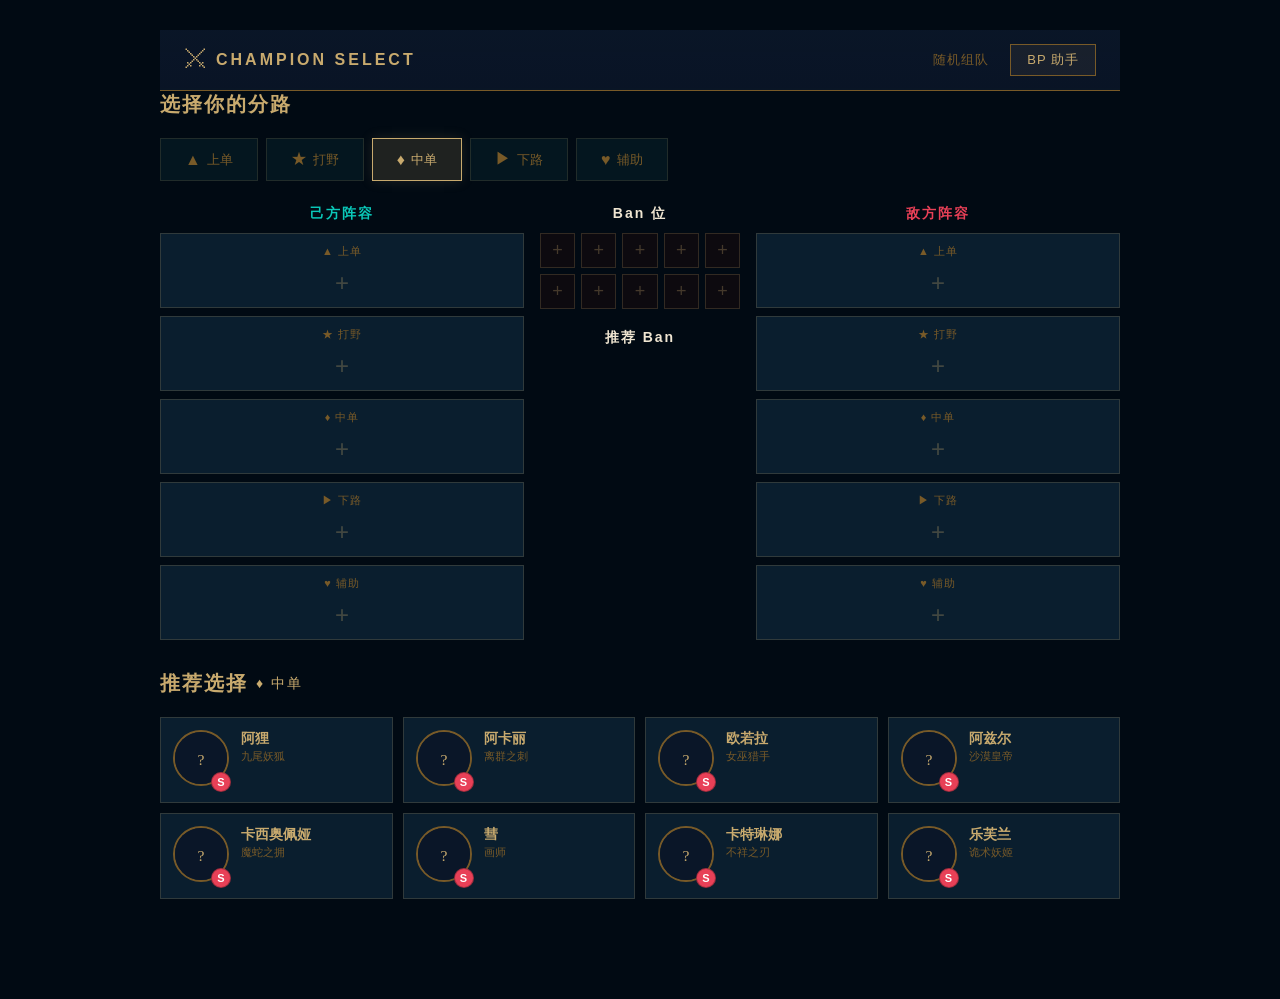
==== bp.html @ 177947e0 "Add BP assistant with OPGG-based tier/counter recommendations - bp.html: BP page with lane selection" ====
<!DOCTYPE html>
<html lang="zh-CN">
<head>
    <meta charset="UTF-8">
    <meta name="viewport" content="width=device-width, initial-scale=1.0">
    <title>LOL BP 助手 - 智能 Ban/Pick 推荐</title>
    <link rel="stylesheet" href="style.css">
    <link rel="stylesheet" href="bp.css">
</head>
<body>

<!-- 主页面 -->
<div id="app" class="app">
    <header class="top-bar">
        <div class="brand">
            <span class="brand-icon">&#9876;</span>
            <span class="brand-text">CHAMPION SELECT</span>
        </div>
        <nav class="top-nav">
            <a href="index.html" class="nav-link">随机组队</a>
            <a href="bp.html" class="nav-link active">BP 助手</a>
        </nav>
    </header>

    <!-- 分路选择 -->
    <section class="bp-lane-section">
        <h2 class="section-title">选择你的分路</h2>
        <div class="bp-lane-bar" id="bp-lane-bar"></div>
    </section>

    <!-- BP 主面板 -->
    <section class="bp-main">
        <div class="bp-columns">
            <!-- 左侧：己方 -->
            <div class="bp-side bp-ally">
                <h3 class="bp-side-title ally-title">己方阵容</h3>
                <div class="bp-picks" id="ally-picks"></div>
            </div>

            <!-- 中间：Ban 区 + 推荐 -->
            <div class="bp-center">
                <div class="bp-ban-section">
                    <h3 class="bp-side-title">Ban 位</h3>
                    <div class="bp-bans" id="bp-bans"></div>
                </div>
                <div class="bp-recommend-section">
                    <h3 class="bp-side-title">推荐 Ban</h3>
                    <div class="bp-ban-recs" id="bp-ban-recs"></div>
                </div>
            </div>

            <!-- 右侧：敌方 -->
            <div class="bp-side bp-enemy">
                <h3 class="bp-side-title enemy-title">敌方阵容</h3>
                <div class="bp-picks" id="enemy-picks"></div>
            </div>
        </div>
    </section>

    <!-- 推荐英雄 -->
    <section class="bp-recommendations" id="bp-recommendations" style="display:none">
        <h2 class="section-title">推荐选择 <span class="rec-lane-label" id="rec-lane-label"></span></h2>
        <div class="bp-rec-cards" id="bp-rec-cards"></div>
    </section>

    <!-- 英雄选择器弹窗 -->
    <div class="champ-picker-overlay" id="champ-picker" style="display:none">
        <div class="champ-picker-panel">
            <div class="picker-header">
                <h3 class="picker-title" id="picker-title">选择英雄</h3>
                <input type="text" class="picker-search" id="picker-search" placeholder="搜索英雄..." oninput="filterPicker()">
                <button class="picker-close" onclick="closePicker()">&times;</button>
            </div>
            <div class="picker-lane-filter" id="picker-lane-filter"></div>
            <div class="picker-grid" id="picker-grid"></div>
        </div>
    </div>
</div>

<script src="champions.js"></script>
<script src="meta.js"></script>
<script src="bp.js"></script>
</body>
</html>
---- style.css ----
* { margin: 0; padding: 0; box-sizing: border-box; }

:root {
    --gold: #c8aa6e;
    --gold-dark: #785a28;
    --gold-light: #f0e6d2;
    --blue-dark: #010a13;
    --blue-mid: #0a1628;
    --blue-surface: #0a1e2e;
    --teal: #0ac8b9;
    --red: #e84057;
    --border: rgba(200,170,110,0.2);
}

body {
    font-family: 'Segoe UI', 'Microsoft YaHei', sans-serif;
    background: var(--blue-dark);
    color: var(--gold-light);
    min-height: 100vh;
}

/* ===================== 开场动画 ===================== */
.intro {
    position: fixed;
    inset: 0;
    z-index: 9999;
    background: var(--blue-dark);
    display: flex;
    align-items: center;
    justify-content: center;
    transition: opacity 0.8s ease;
}
.intro.fade-out { opacity: 0; pointer-events: none; }

.intro-inner { text-align: center; animation: introIn 1s ease; }

@keyframes introIn {
    from { opacity: 0; transform: translateY(20px) scale(0.9); }
    to { opacity: 1; transform: translateY(0) scale(1); }
}

.intro-sword { animation: swordGlow 2s ease infinite alternate; }
@keyframes swordGlow {
    from { filter: drop-shadow(0 0 10px rgba(200,170,110,0.3)); }
    to { filter: drop-shadow(0 0 25px rgba(200,170,110,0.7)); }
}

.intro-title {
    font-size: 36px;
    color: var(--gold);
    letter-spacing: 10px;
    font-weight: bold;
    margin-top: 20px;
    text-shadow: 0 0 30px rgba(200,170,110,0.3);
}
.intro-sub {
    font-size: 16px;
    color: var(--gold-dark);
    letter-spacing: 6px;
    margin-top: 8px;
}

/* ===================== 顶栏 ===================== */
.top-bar {
    display: flex;
    justify-content: space-between;
    align-items: center;
    padding: 14px 24px;
    background: linear-gradient(180deg, rgba(10,22,40,0.98), rgba(10,22,40,0.9));
    border-bottom: 1px solid var(--gold-dark);
    position: sticky;
    top: 0;
    z-index: 100;
}
.brand { display: flex; align-items: center; gap: 8px; }
.brand-icon { font-size: 24px; color: var(--gold); }
.brand-text { font-size: 16px; color: var(--gold); letter-spacing: 3px; font-weight: bold; }
.top-hint { font-size: 12px; color: var(--gold-dark); letter-spacing: 1px; }
.top-nav { display: flex; gap: 4px; }
.nav-link {
    padding: 6px 16px;
    color: var(--gold-dark);
    text-decoration: none;
    font-size: 13px;
    letter-spacing: 1px;
    border: 1px solid transparent;
    transition: all 0.2s;
}
.nav-link:hover { color: var(--gold); border-color: rgba(200,170,110,0.3); }
.nav-link.active {
    color: var(--gold);
    border-color: var(--gold-dark);
    background: rgba(200,170,110,0.08);
}

/* ===================== 通用 ===================== */
.section-title {
    color: var(--gold);
    font-size: 20px;
    letter-spacing: 2px;
    margin-bottom: 20px;
    display: flex;
    align-items: center;
    gap: 8px;
}
.count-badge {
    font-size: 13px;
    color: var(--gold-dark);
    font-weight: normal;
}

.app { max-width: 1000px; margin: 0 auto; padding: 30px 20px 60px; }

/* ===================== 队伍编辑 ===================== */
.team-setup { margin-bottom: 30px; }

.team-slots {
    display: flex;
    flex-direction: column;
    gap: 12px;
}

.player-slot {
    background: var(--blue-surface);
    border: 1px solid var(--border);
    padding: 14px 18px;
    animation: fadeSlideIn 0.3s ease both;
    transition: border-color 0.3s;
}
.player-slot:hover { border-color: rgba(200,170,110,0.4); }

@keyframes fadeSlideIn {
    from { opacity: 0; transform: translateX(-20px); }
    to { opacity: 1; transform: translateX(0); }
}

.slot-header {
    display: flex;
    align-items: center;
    gap: 12px;
    margin-bottom: 10px;
}
.slot-num {
    width: 28px;
    height: 28px;
    display: flex;
    align-items: center;
    justify-content: center;
    background: rgba(200,170,110,0.1);
    border: 1px solid var(--gold-dark);
    color: var(--gold);
    font-size: 14px;
    font-weight: bold;
    flex-shrink: 0;
}

.player-name-input {
    flex: 1;
    background: rgba(10,50,60,0.4);
    border: 1px solid rgba(200,170,110,0.2);
    color: var(--gold-light);
    padding: 8px 12px;
    font-size: 14px;
    outline: none;
    transition: border-color 0.3s;
}
.player-name-input::placeholder { color: rgba(200,170,110,0.3); }
.player-name-input:focus { border-color: var(--gold); }

.remove-btn {
    background: none;
    border: 1px solid rgba(232,64,87,0.3);
    color: var(--red);
    width: 28px;
    height: 28px;
    font-size: 18px;
    cursor: pointer;
    display: flex;
    align-items: center;
    justify-content: center;
    transition: all 0.2s;
    flex-shrink: 0;
}
.remove-btn:hover { background: rgba(232,64,87,0.1); border-color: var(--red); }

.lane-select {
    display: flex;
    gap: 6px;
    flex-wrap: wrap;
}

.lane-btn {
    display: flex;
    align-items: center;
    gap: 4px;
    padding: 6px 14px;
    background: rgba(10,50,60,0.3);
    border: 1px solid rgba(200,170,110,0.15);
    color: var(--gold-dark);
    font-size: 13px;
    cursor: pointer;
    transition: all 0.2s;
}
.lane-btn:hover:not(.taken):not(.selected) {
    border-color: var(--gold);
    color: var(--gold);
}
.lane-btn.selected {
    background: rgba(200,170,110,0.15);
    border-color: var(--gold);
    color: var(--gold);
    box-shadow: 0 0 10px rgba(200,170,110,0.15);
}
.lane-btn.taken {
    opacity: 0.3;
    cursor: not-allowed;
}
.lane-icon { font-size: 14px; }
.lane-name { font-size: 12px; }

.team-actions { margin-top: 12px; }

.add-player-btn {
    width: 100%;
    padding: 12px;
    background: rgba(10,50,60,0.3);
    border: 1px dashed rgba(200,170,110,0.3);
    color: var(--gold-dark);
    font-size: 14px;
    cursor: pointer;
    display: flex;
    align-items: center;
    justify-content: center;
    gap: 6px;
    transition: all 0.3s;
}
.add-player-btn:hover {
    border-color: var(--gold);
    color: var(--gold);
    background: rgba(200,170,110,0.05);
}
.add-player-btn span { font-size: 20px; }

/* ===================== 抽选按钮 ===================== */
.roll-section { text-align: center; margin: 30px 0; }

.roll-btn {
    padding: 16px 60px;
    background: linear-gradient(180deg, var(--gold) 0%, #a0844e 100%);
    border: none;
    color: var(--blue-dark);
    font-size: 18px;
    font-weight: bold;
    letter-spacing: 3px;
    cursor: pointer;
    transition: all 0.3s;
    clip-path: polygon(4% 0, 96% 0, 100% 50%, 96% 100%, 4% 100%, 0 50%);
    display: inline-flex;
    align-items: center;
    gap: 10px;
}
.roll-btn:hover { transform: scale(1.05); box-shadow: 0 0 30px rgba(200,170,110,0.3); }
.roll-icon { font-size: 22px; }

/* ===================== 结果展示 ===================== */
.result-section { margin-bottom: 50px; }

.result-cards {
    display: flex;
    gap: 12px;
    flex-wrap: wrap;
    justify-content: center;
}

.result-card {
    width: 180px;
    opacity: 0;
    transform: rotateY(90deg) scale(0.8);
    transition: all 0.6s cubic-bezier(0.175, 0.885, 0.32, 1.275);
}
.result-card.revealed {
    opacity: 1;
    transform: rotateY(0) scale(1);
}

.rcard-inner {
    background: linear-gradient(180deg, var(--blue-surface), #05101a);
    border: 1px solid var(--gold-dark);
    overflow: hidden;
    position: relative;
}

.rcard-lane {
    display: flex;
    align-items: center;
    justify-content: center;
    gap: 5px;
    padding: 8px;
    background: rgba(200,170,110,0.08);
    border-bottom: 1px solid var(--border);
    font-size: 13px;
    color: var(--gold);
    letter-spacing: 2px;
}
.rcard-lane-icon { font-size: 14px; }

.rcard-splash {
    width: 100%;
    height: 140px;
    display: flex;
    align-items: center;
    justify-content: center;
    background: radial-gradient(circle, rgba(200,170,110,0.05) 0%, transparent 70%);
    overflow: hidden;
}
.rcard-splash img {
    width: 120px;
    height: 120px;
    object-fit: cover;
    border-radius: 50%;
    border: 2px solid var(--gold-dark);
    box-shadow: 0 0 20px rgba(200,170,110,0.2);
}

.rcard-info {
    padding: 12px;
    text-align: center;
}
.rcard-champion {
    font-size: 18px;
    color: var(--gold);
    font-weight: bold;
    letter-spacing: 1px;
}
.rcard-subtitle {
    font-size: 12px;
    color: var(--gold-dark);
    margin-top: 2px;
}
.rcard-roles {
    display: flex;
    gap: 4px;
    justify-content: center;
    margin-top: 8px;
    flex-wrap: wrap;
}

.role-tag {
    font-size: 10px;
    padding: 2px 8px;
    color: #fff;
    border-radius: 2px;
    letter-spacing: 1px;
}

.rcard-player {
    padding: 10px;
    border-top: 1px solid var(--border);
    text-align: center;
    background: rgba(10,200,185,0.03);
}
.rcard-player-label {
    font-size: 10px;
    color: var(--gold-dark);
    letter-spacing: 2px;
    display: block;
    margin-bottom: 2px;
}
.rcard-player-name {
    font-size: 15px;
    color: var(--teal);
    font-weight: bold;
    letter-spacing: 1px;
}

.result-actions { text-align: center; margin-top: 20px; }

.reroll-btn {
    padding: 10px 35px;
    background: transparent;
    border: 1px solid var(--gold);
    color: var(--gold);
    font-size: 14px;
    cursor: pointer;
    letter-spacing: 2px;
    transition: all 0.3s;
}
.reroll-btn:hover { background: rgba(200,170,110,0.1); }

/* ===================== 英雄图鉴 ===================== */
.roster-section { margin-top: 50px; }

.roster-header { margin-bottom: 15px; }

.roster-controls {
    display: flex;
    flex-wrap: wrap;
    gap: 10px;
    align-items: center;
    margin-top: 12px;
}

.filter-group {
    display: flex;
    gap: 4px;
    flex-wrap: wrap;
}

.filter-btn {
    padding: 5px 12px;
    background: rgba(10,50,60,0.3);
    border: 1px solid rgba(200,170,110,0.15);
    color: var(--gold-dark);
    font-size: 12px;
    cursor: pointer;
    transition: all 0.2s;
}
.filter-btn:hover { border-color: var(--gold); color: var(--gold); }
.filter-btn.active {
    background: rgba(200,170,110,0.15);
    border-color: var(--gold);
    color: var(--gold);
}

.search-input {
    padding: 6px 12px;
    background: rgba(10,50,60,0.4);
    border: 1px solid rgba(200,170,110,0.2);
    color: var(--gold-light);
    font-size: 13px;
    outline: none;
    width: 180px;
    transition: border-color 0.3s;
}
.search-input::placeholder { color: rgba(200,170,110,0.3); }
.search-input:focus { border-color: var(--gold); }

.roster-grid {
    display: grid;
    grid-template-columns: repeat(auto-fill, minmax(130px, 1fr));
    gap: 8px;
}

.champ-card {
    background: var(--blue-surface);
    border: 1px solid var(--border);
    overflow: hidden;
    cursor: default;
    transition: all 0.2s;
}
.champ-card:hover {
    border-color: rgba(200,170,110,0.5);
    transform: translateY(-2px);
    box-shadow: 0 4px 15px rgba(0,0,0,0.3);
}

.champ-img-wrap {
    width: 100%;
    aspect-ratio: 1;
    display: flex;
    align-items: center;
    justify-content: center;
    background: radial-gradient(circle, rgba(200,170,110,0.03) 0%, transparent 70%);
    overflow: hidden;
}
.champ-img-wrap img {
    width: 100%;
    height: 100%;
    object-fit: cover;
    transition: transform 0.3s;
}
.champ-card:hover .champ-img-wrap img { transform: scale(1.08); }

.champ-placeholder {
    width: 100%;
    height: 100%;
    display: flex;
    align-items: center;
    justify-content: center;
    font-size: 36px;
    color: var(--gold-dark);
    background: var(--blue-mid);
}

.champ-meta {
    padding: 8px;
}
.champ-name {
    font-size: 13px;
    color: var(--gold);
    font-weight: bold;
    white-space: nowrap;
    overflow: hidden;
    text-overflow: ellipsis;
}
.champ-sub {
    font-size: 11px;
    color: var(--gold-dark);
    margin-top: 1px;
    white-space: nowrap;
    overflow: hidden;
    text-overflow: ellipsis;
}
.champ-roles {
    display: flex;
    gap: 3px;
    margin-top: 5px;
    flex-wrap: wrap;
}
.mini-role {
    font-size: 9px;
    padding: 1px 5px;
    color: #fff;
    border-radius: 2px;
}

/* ===================== 响应式 ===================== */
@media (max-width: 700px) {
    .result-cards { flex-direction: column; align-items: center; }
    .result-card { width: 100%; max-width: 300px; }
    .rcard-splash { height: 120px; }
    .roster-grid { grid-template-columns: repeat(auto-fill, minmax(100px, 1fr)); }
    .top-bar { flex-direction: column; gap: 6px; }
    .roll-btn { padding: 14px 40px; font-size: 16px; }
    .lane-btn { padding: 5px 10px; }
    .intro-title { font-size: 24px; letter-spacing: 6px; }
}

@media (max-width: 400px) {
    .roster-grid { grid-template-columns: repeat(3, 1fr); }
}
---- bp.css ----
/* ===================== BP 助手样式 ===================== */

/* 导航 */
.top-nav { display: flex; gap: 4px; }
.nav-link {
    padding: 6px 16px;
    color: var(--gold-dark);
    text-decoration: none;
    font-size: 13px;
    letter-spacing: 1px;
    border: 1px solid transparent;
    transition: all 0.2s;
}
.nav-link:hover { color: var(--gold); border-color: rgba(200,170,110,0.3); }
.nav-link.active {
    color: var(--gold);
    border-color: var(--gold-dark);
    background: rgba(200,170,110,0.08);
}

/* 分路选择 */
.bp-lane-section { margin-bottom: 24px; }
.bp-lane-bar { display: flex; gap: 8px; flex-wrap: wrap; }
.bp-lane-btn {
    display: flex; align-items: center; gap: 6px;
    padding: 10px 24px;
    background: rgba(10,50,60,0.3);
    border: 1px solid rgba(200,170,110,0.15);
    color: var(--gold-dark);
    font-size: 14px;
    cursor: pointer;
    transition: all 0.2s;
}
.bp-lane-btn:hover { border-color: var(--gold); color: var(--gold); }
.bp-lane-btn.active {
    background: rgba(200,170,110,0.15);
    border-color: var(--gold);
    color: var(--gold);
    box-shadow: 0 0 12px rgba(200,170,110,0.15);
}
.bp-lane-icon { font-size: 16px; }
.bp-lane-name { font-size: 13px; }

/* BP 主面板 */
.bp-main { margin-bottom: 30px; }
.bp-columns {
    display: grid;
    grid-template-columns: 1fr auto 1fr;
    gap: 16px;
    align-items: start;
}
.bp-side-title {
    font-size: 14px;
    letter-spacing: 2px;
    margin-bottom: 10px;
    text-align: center;
}
.ally-title { color: var(--teal); }
.enemy-title { color: var(--red); }

/* Pick 区 */
.bp-picks { display: flex; flex-direction: column; gap: 8px; }

.bp-pick-slot {
    display: flex;
    align-items: center;
    gap: 10px;
    padding: 10px 14px;
    background: var(--blue-surface);
    border: 1px solid var(--border);
    cursor: pointer;
    transition: all 0.2s;
    min-height: 60px;
}
.bp-pick-slot:hover { border-color: rgba(200,170,110,0.4); }
.bp-pick-slot.empty { justify-content: center; flex-direction: column; }

.bp-pick-slot img {
    width: 44px; height: 44px;
    border-radius: 50%;
    border: 2px solid var(--gold-dark);
    object-fit: cover;
}
.ally-filled { border-left: 3px solid var(--teal); }
.enemy-filled { border-left: 3px solid var(--red); }

.pick-lane-tag {
    font-size: 11px;
    color: var(--gold-dark);
    letter-spacing: 1px;
    white-space: nowrap;
}
.pick-champ-name {
    font-size: 14px;
    color: var(--gold);
    font-weight: bold;
    flex: 1;
}
.pick-tier { font-size: 13px; font-weight: bold; }
.pick-plus {
    font-size: 24px;
    color: rgba(200,170,110,0.3);
}

/* Ban 区 */
.bp-center { min-width: 200px; }
.bp-ban-section { margin-bottom: 20px; }
.bp-bans {
    display: grid;
    grid-template-columns: repeat(5, 1fr);
    gap: 6px;
}
.bp-ban-slot {
    position: relative;
    aspect-ratio: 1;
    display: flex;
    align-items: center;
    justify-content: center;
    border: 1px solid var(--border);
    background: rgba(30,10,10,0.4);
    cursor: pointer;
    overflow: hidden;
    transition: all 0.2s;
}
.bp-ban-slot:hover { border-color: var(--red); }
.bp-ban-slot img {
    width: 100%; height: 100%;
    object-fit: cover;
    filter: grayscale(0.6) brightness(0.6);
}
.ban-x {
    position: absolute;
    font-size: 20px;
    color: var(--red);
    font-weight: bold;
    text-shadow: 0 0 6px rgba(232,64,87,0.5);
}
.ban-name {
    position: absolute;
    bottom: 1px;
    font-size: 8px;
    color: #aaa;
    text-align: center;
    width: 100%;
    background: rgba(0,0,0,0.6);
    padding: 1px 0;
}
.ban-plus { font-size: 18px; color: rgba(200,170,110,0.3); }

/* Ban 推荐 */
.bp-ban-recs { display: flex; flex-wrap: wrap; gap: 6px; }
.bp-ban-rec {
    display: flex; align-items: center; gap: 6px;
    padding: 4px 10px;
    background: rgba(30,10,10,0.3);
    border: 1px solid rgba(232,64,87,0.2);
    cursor: pointer;
    transition: all 0.2s;
    font-size: 12px;
}
.bp-ban-rec:hover { border-color: var(--red); background: rgba(232,64,87,0.08); }
.bp-ban-rec img { width: 24px; height: 24px; border-radius: 50%; object-fit: cover; }
.ban-rec-name { color: var(--gold-light); }
.ban-rec-tier { font-weight: bold; font-size: 11px; }

/* 推荐英雄 */
.bp-recommendations { margin-bottom: 40px; }
.rec-lane-label { font-size: 14px; font-weight: normal; }
.bp-rec-cards {
    display: grid;
    grid-template-columns: repeat(auto-fill, minmax(200px, 1fr));
    gap: 10px;
}
.bp-rec-card {
    display: flex;
    gap: 12px;
    padding: 12px;
    background: var(--blue-surface);
    border: 1px solid var(--border);
    cursor: pointer;
    transition: all 0.2s;
}
.bp-rec-card:hover {
    border-color: var(--gold);
    transform: translateY(-2px);
    box-shadow: 0 4px 15px rgba(0,0,0,0.3);
}

.rec-img-wrap {
    position: relative;
    flex-shrink: 0;
}
.rec-img-wrap img {
    width: 56px; height: 56px;
    border-radius: 50%;
    border: 2px solid var(--gold-dark);
    object-fit: cover;
}
.rec-tier-badge {
    position: absolute;
    bottom: -2px; right: -2px;
    width: 20px; height: 20px;
    display: flex; align-items: center; justify-content: center;
    font-size: 11px; font-weight: bold;
    color: #fff;
    border-radius: 50%;
    border: 1px solid rgba(0,0,0,0.3);
}

.rec-info { flex: 1; min-width: 0; }
.rec-champ-name { font-size: 14px; color: var(--gold); font-weight: bold; }
.rec-champ-sub { font-size: 11px; color: var(--gold-dark); margin-top: 1px; }
.rec-score { font-size: 11px; color: var(--teal); margin-top: 4px; }

.rec-counters { display: flex; flex-wrap: wrap; gap: 3px; margin-top: 4px; }
.counter-tag {
    font-size: 9px;
    padding: 1px 6px;
    border-radius: 2px;
    color: #fff;
}
.counter-tag.strong { background: #2e7d32; }
.counter-tag.weak { background: #c62828; }

/* 英雄选择器弹窗 */
.champ-picker-overlay {
    position: fixed;
    inset: 0;
    z-index: 1000;
    background: rgba(0,0,0,0.8);
    display: flex;
    align-items: center;
    justify-content: center;
}
.champ-picker-panel {
    background: var(--blue-mid);
    border: 1px solid var(--gold-dark);
    width: 90%;
    max-width: 700px;
    max-height: 80vh;
    display: flex;
    flex-direction: column;
}
.picker-header {
    display: flex;
    align-items: center;
    gap: 12px;
    padding: 14px 16px;
    border-bottom: 1px solid var(--border);
}
.picker-title { color: var(--gold); font-size: 16px; flex-shrink: 0; }
.picker-search {
    flex: 1;
    padding: 6px 12px;
    background: rgba(10,50,60,0.4);
    border: 1px solid rgba(200,170,110,0.2);
    color: var(--gold-light);
    font-size: 13px;
    outline: none;
}
.picker-search::placeholder { color: rgba(200,170,110,0.3); }
.picker-search:focus { border-color: var(--gold); }
.picker-close {
    background: none;
    border: 1px solid rgba(232,64,87,0.3);
    color: var(--red);
    width: 32px; height: 32px;
    font-size: 20px;
    cursor: pointer;
    display: flex; align-items: center; justify-content: center;
    transition: all 0.2s;
}
.picker-close:hover { background: rgba(232,64,87,0.1); border-color: var(--red); }

.picker-lane-filter {
    display: flex; gap: 4px; padding: 10px 16px;
    border-bottom: 1px solid var(--border);
    flex-wrap: wrap;
}
.picker-filter-btn {
    padding: 4px 12px;
    background: rgba(10,50,60,0.3);
    border: 1px solid rgba(200,170,110,0.15);
    color: var(--gold-dark);
    font-size: 12px;
    cursor: pointer;
    transition: all 0.2s;
}
.picker-filter-btn:hover { border-color: var(--gold); color: var(--gold); }
.picker-filter-btn.active {
    background: rgba(200,170,110,0.15);
    border-color: var(--gold);
    color: var(--gold);
}

.picker-grid {
    display: grid;
    grid-template-columns: repeat(auto-fill, minmax(80px, 1fr));
    gap: 6px;
    padding: 12px 16px;
    overflow-y: auto;
    flex: 1;
}
.picker-champ {
    display: flex;
    flex-direction: column;
    align-items: center;
    padding: 8px 4px;
    background: var(--blue-surface);
    border: 1px solid var(--border);
    cursor: pointer;
    transition: all 0.2s;
}
.picker-champ:hover:not(.used) { border-color: var(--gold); transform: translateY(-2px); }
.picker-champ.used { opacity: 0.25; cursor: not-allowed; }
.picker-champ img {
    width: 48px; height: 48px;
    border-radius: 50%;
    object-fit: cover;
    border: 1px solid var(--gold-dark);
}
.picker-champ-name {
    font-size: 10px;
    color: var(--gold-light);
    text-align: center;
    margin-top: 4px;
    white-space: nowrap;
    overflow: hidden;
    text-overflow: ellipsis;
    width: 100%;
}
.picker-champ-tier { font-size: 10px; font-weight: bold; margin-top: 2px; }

/* ===================== 响应式 ===================== */
@media (max-width: 700px) {
    .bp-columns {
        grid-template-columns: 1fr;
    }
    .bp-center { order: -1; }
    .bp-bans { grid-template-columns: repeat(5, 1fr); }
    .bp-rec-cards { grid-template-columns: 1fr; }
    .bp-lane-btn { padding: 8px 16px; }
}
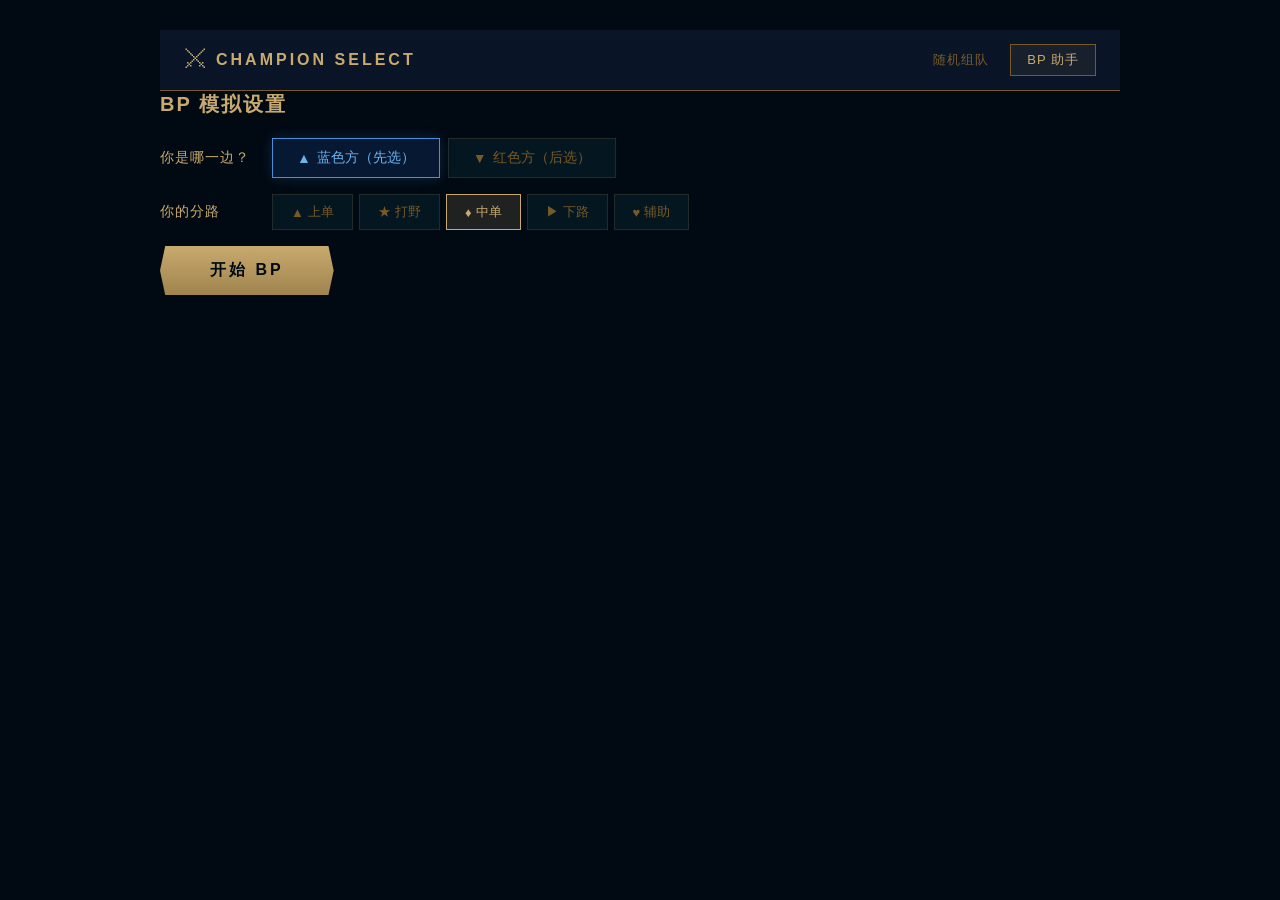
==== commit e1e10dfb: "Redesign BP assistant as step-by-step simulation with recommendation reasons - Simulates real LOL BP" ====
--- a/bp.html
+++ b/bp.html
@@ -3,13 +3,12 @@
 <head>
     <meta charset="UTF-8">
     <meta name="viewport" content="width=device-width, initial-scale=1.0">
-    <title>LOL BP 助手 - 智能 Ban/Pick 推荐</title>
+    <title>LOL BP 助手 - 模拟 Ban/Pick</title>
     <link rel="stylesheet" href="style.css">
     <link rel="stylesheet" href="bp.css">
 </head>
 <body>
 
-<!-- 主页面 -->
 <div id="app" class="app">
     <header class="top-bar">
         <div class="brand">
@@ -22,45 +21,69 @@
         </nav>
     </header>
 
-    <!-- 分路选择 -->
-    <section class="bp-lane-section">
-        <h2 class="section-title">选择你的分路</h2>
-        <div class="bp-lane-bar" id="bp-lane-bar"></div>
-    </section>
-
-    <!-- BP 主面板 -->
-    <section class="bp-main">
-        <div class="bp-columns">
-            <!-- 左侧：己方 -->
-            <div class="bp-side bp-ally">
-                <h3 class="bp-side-title ally-title">己方阵容</h3>
-                <div class="bp-picks" id="ally-picks"></div>
+    <!-- 设置面板（选边 + 分路） -->
+    <section class="bp-setup" id="bp-setup">
+        <h2 class="section-title">BP 模拟设置</h2>
+        <div class="setup-row">
+            <span class="setup-label">你是哪一边？</span>
+            <div class="side-btns">
+                <button class="side-btn blue-side active" onclick="setSide('blue')">
+                    <span class="side-icon">&#9650;</span> 蓝色方（先选）
+                </button>
+                <button class="side-btn red-side" onclick="setSide('red')">
+                    <span class="side-icon">&#9660;</span> 红色方（后选）
+                </button>
             </div>
-
-            <!-- 中间：Ban 区 + 推荐 -->
-            <div class="bp-center">
-                <div class="bp-ban-section">
-                    <h3 class="bp-side-title">Ban 位</h3>
-                    <div class="bp-bans" id="bp-bans"></div>
-                </div>
-                <div class="bp-recommend-section">
-                    <h3 class="bp-side-title">推荐 Ban</h3>
-                    <div class="bp-ban-recs" id="bp-ban-recs"></div>
-                </div>
-            </div>
-
-            <!-- 右侧：敌方 -->
-            <div class="bp-side bp-enemy">
-                <h3 class="bp-side-title enemy-title">敌方阵容</h3>
-                <div class="bp-picks" id="enemy-picks"></div>
-            </div>
+        </div>
+        <div class="setup-row">
+            <span class="setup-label">你的分路</span>
+            <div class="setup-lanes" id="setup-lanes"></div>
+        </div>
+        <div class="setup-row">
+            <button class="start-bp-btn" onclick="startBP()">开始 BP</button>
         </div>
     </section>
 
-    <!-- 推荐英雄 -->
-    <section class="bp-recommendations" id="bp-recommendations" style="display:none">
-        <h2 class="section-title">推荐选择 <span class="rec-lane-label" id="rec-lane-label"></span></h2>
-        <div class="bp-rec-cards" id="bp-rec-cards"></div>
+    <!-- BP 流程面板 -->
+    <section class="bp-flow" id="bp-flow" style="display:none">
+        <!-- 顶部 Ban 区 -->
+        <div class="bp-ban-bar">
+            <div class="ban-group blue-bans" id="blue-bans"></div>
+            <div class="ban-divider">BAN</div>
+            <div class="ban-group red-bans" id="red-bans"></div>
+        </div>
+
+        <!-- 中间选人区 -->
+        <div class="bp-pick-area">
+            <div class="pick-column blue-column">
+                <h3 class="col-title blue-title">蓝色方</h3>
+                <div class="pick-list" id="blue-picks"></div>
+            </div>
+            <div class="pick-center">
+                <div class="phase-info" id="phase-info">Ban 阶段</div>
+                <div class="step-info" id="step-info"></div>
+                <div class="step-actions" id="step-actions"></div>
+                <!-- 推荐区 -->
+                <div class="rec-section" id="rec-section" style="display:none">
+                    <h4 class="rec-title">推荐选择</h4>
+                    <div class="rec-list" id="rec-list"></div>
+                </div>
+                <div class="rec-section" id="ban-rec-section" style="display:none">
+                    <h4 class="rec-title">推荐 Ban</h4>
+                    <div class="rec-list" id="ban-rec-list"></div>
+                </div>
+            </div>
+            <div class="pick-column red-column">
+                <h3 class="col-title red-title">红色方</h3>
+                <div class="pick-list" id="red-picks"></div>
+            </div>
+        </div>
+
+        <!-- 底部操作 -->
+        <div class="bp-bottom-bar">
+            <button class="bp-ctrl-btn" onclick="undoStep()">&#8592; 撤销</button>
+            <button class="bp-ctrl-btn" onclick="resetBP()">重置 BP</button>
+        </div>
     </section>
 
     <!-- 英雄选择器弹窗 -->
--- a/bp.css
+++ b/bp.css
@@ -18,11 +18,23 @@
     background: rgba(200,170,110,0.08);
 }
 
-/* 分路选择 */
-.bp-lane-section { margin-bottom: 24px; }
-.bp-lane-bar { display: flex; gap: 8px; flex-wrap: wrap; }
-.bp-lane-btn {
-    display: flex; align-items: center; gap: 6px;
+/* ===== 设置面板 ===== */
+.bp-setup { margin-bottom: 30px; }
+.setup-row {
+    margin-bottom: 16px;
+    display: flex;
+    flex-wrap: wrap;
+    align-items: center;
+    gap: 12px;
+}
+.setup-label {
+    font-size: 14px;
+    color: var(--gold);
+    min-width: 100px;
+    letter-spacing: 1px;
+}
+.side-btns { display: flex; gap: 8px; }
+.side-btn {
     padding: 10px 24px;
     background: rgba(10,50,60,0.3);
     border: 1px solid rgba(200,170,110,0.15);
@@ -30,204 +42,323 @@
     font-size: 14px;
     cursor: pointer;
     transition: all 0.2s;
-}
-.bp-lane-btn:hover { border-color: var(--gold); color: var(--gold); }
-.bp-lane-btn.active {
+    display: flex; align-items: center; gap: 6px;
+}
+.side-btn:hover { border-color: var(--gold); color: var(--gold); }
+.side-btn.active.blue-side {
+    background: rgba(30,80,180,0.2);
+    border-color: #4a90d9;
+    color: #6cb4ee;
+    box-shadow: 0 0 12px rgba(74,144,217,0.2);
+}
+.side-btn.active.red-side {
+    background: rgba(180,40,40,0.2);
+    border-color: var(--red);
+    color: #f06070;
+    box-shadow: 0 0 12px rgba(232,64,87,0.2);
+}
+
+.setup-lanes { display: flex; gap: 6px; flex-wrap: wrap; }
+.setup-lane-btn {
+    padding: 8px 18px;
+    background: rgba(10,50,60,0.3);
+    border: 1px solid rgba(200,170,110,0.15);
+    color: var(--gold-dark);
+    font-size: 13px;
+    cursor: pointer;
+    transition: all 0.2s;
+    display: flex; align-items: center; gap: 4px;
+}
+.setup-lane-btn:hover { border-color: var(--gold); color: var(--gold); }
+.setup-lane-btn.active {
     background: rgba(200,170,110,0.15);
     border-color: var(--gold);
     color: var(--gold);
-    box-shadow: 0 0 12px rgba(200,170,110,0.15);
-}
-.bp-lane-icon { font-size: 16px; }
-.bp-lane-name { font-size: 13px; }
-
-/* BP 主面板 */
-.bp-main { margin-bottom: 30px; }
-.bp-columns {
+}
+
+.start-bp-btn {
+    padding: 14px 50px;
+    background: linear-gradient(180deg, var(--gold) 0%, #a0844e 100%);
+    border: none;
+    color: var(--blue-dark);
+    font-size: 16px;
+    font-weight: bold;
+    letter-spacing: 3px;
+    cursor: pointer;
+    transition: all 0.3s;
+    clip-path: polygon(3% 0, 97% 0, 100% 50%, 97% 100%, 3% 100%, 0 50%);
+}
+.start-bp-btn:hover { transform: scale(1.05); box-shadow: 0 0 25px rgba(200,170,110,0.3); }
+
+/* ===== BP 流程 ===== */
+.bp-flow { animation: fadeSlideIn 0.4s ease; }
+
+/* Ban 区 */
+.bp-ban-bar {
+    display: flex;
+    align-items: center;
+    gap: 12px;
+    justify-content: center;
+    padding: 16px 0;
+    margin-bottom: 16px;
+    border-bottom: 1px solid var(--border);
+}
+.ban-group { display: flex; gap: 4px; }
+.ban-divider {
+    font-size: 12px;
+    color: var(--red);
+    letter-spacing: 3px;
+    font-weight: bold;
+    padding: 0 12px;
+}
+
+.ban-slot {
+    width: 44px; height: 44px;
+    position: relative;
+    display: flex;
+    align-items: center;
+    justify-content: center;
+    border: 1px solid rgba(100,40,40,0.4);
+    background: rgba(30,10,10,0.4);
+    overflow: hidden;
+    transition: all 0.3s;
+}
+.ban-slot img {
+    width: 100%; height: 100%;
+    object-fit: cover;
+    filter: grayscale(0.6) brightness(0.5);
+}
+.ban-slot .ban-x {
+    position: absolute;
+    font-size: 18px;
+    color: var(--red);
+    font-weight: bold;
+    text-shadow: 0 0 6px rgba(232,64,87,0.5);
+}
+.ban-slot .ban-label {
+    position: absolute;
+    bottom: 0;
+    width: 100%;
+    font-size: 7px;
+    color: #999;
+    text-align: center;
+    background: rgba(0,0,0,0.7);
+    padding: 1px 0;
+}
+.ban-slot.active-slot {
+    border-color: var(--red);
+    box-shadow: 0 0 10px rgba(232,64,87,0.3);
+    animation: slotPulse 1.5s ease infinite;
+}
+.ban-slot .ban-placeholder { color: rgba(232,64,87,0.5); font-size: 16px; }
+
+@keyframes slotPulse {
+    0%, 100% { box-shadow: 0 0 8px rgba(200,170,110,0.2); }
+    50% { box-shadow: 0 0 16px rgba(200,170,110,0.5); }
+}
+
+/* Pick 区 */
+.bp-pick-area {
     display: grid;
-    grid-template-columns: 1fr auto 1fr;
+    grid-template-columns: 1fr 280px 1fr;
     gap: 16px;
     align-items: start;
 }
-.bp-side-title {
-    font-size: 14px;
+
+.col-title {
+    font-size: 13px;
     letter-spacing: 2px;
+    text-align: center;
     margin-bottom: 10px;
-    text-align: center;
-}
-.ally-title { color: var(--teal); }
-.enemy-title { color: var(--red); }
-
-/* Pick 区 */
-.bp-picks { display: flex; flex-direction: column; gap: 8px; }
-
-.bp-pick-slot {
+    padding-bottom: 8px;
+    border-bottom: 1px solid var(--border);
+}
+.blue-title { color: #6cb4ee; }
+.red-title { color: #f06070; }
+
+.pick-list { display: flex; flex-direction: column; gap: 6px; }
+
+.pick-slot {
     display: flex;
     align-items: center;
     gap: 10px;
-    padding: 10px 14px;
+    padding: 10px 12px;
     background: var(--blue-surface);
     border: 1px solid var(--border);
-    cursor: pointer;
-    transition: all 0.2s;
-    min-height: 60px;
-}
-.bp-pick-slot:hover { border-color: rgba(200,170,110,0.4); }
-.bp-pick-slot.empty { justify-content: center; flex-direction: column; }
-
-.bp-pick-slot img {
-    width: 44px; height: 44px;
+    min-height: 56px;
+    transition: all 0.3s;
+}
+.pick-slot.empty { justify-content: center; }
+.pick-slot.active-slot {
+    border-color: var(--gold);
+    box-shadow: 0 0 10px rgba(200,170,110,0.2);
+    animation: slotPulse 1.5s ease infinite;
+}
+.pick-slot img {
+    width: 40px; height: 40px;
     border-radius: 50%;
     border: 2px solid var(--gold-dark);
     object-fit: cover;
-}
-.ally-filled { border-left: 3px solid var(--teal); }
-.enemy-filled { border-left: 3px solid var(--red); }
-
-.pick-lane-tag {
-    font-size: 11px;
-    color: var(--gold-dark);
+    flex-shrink: 0;
+}
+.blue-pick-filled { border-left: 3px solid #4a90d9; }
+.red-pick-filled { border-left: 3px solid var(--red); }
+
+.pick-info { flex: 1; min-width: 0; }
+.pick-name { display: block; font-size: 14px; color: var(--gold); font-weight: bold; }
+.pick-sub { display: block; font-size: 11px; color: var(--gold-dark); }
+.pick-tier { font-size: 13px; font-weight: bold; flex-shrink: 0; }
+.pick-placeholder { font-size: 12px; color: rgba(200,170,110,0.25); }
+
+.pick-slot.filled { animation: pickReveal 0.4s ease; }
+@keyframes pickReveal {
+    from { opacity: 0; transform: translateX(-10px); }
+    to { opacity: 1; transform: translateX(0); }
+}
+
+/* 中间信息区 */
+.pick-center {
+    display: flex;
+    flex-direction: column;
+    align-items: center;
+    gap: 12px;
+}
+
+.phase-info {
+    font-size: 16px;
+    font-weight: bold;
+    letter-spacing: 4px;
+    padding: 8px 24px;
+    text-align: center;
+}
+.phase-info.ban-phase { color: var(--red); border: 1px solid rgba(232,64,87,0.3); background: rgba(232,64,87,0.05); }
+.phase-info.pick-phase { color: var(--teal); border: 1px solid rgba(10,200,185,0.3); background: rgba(10,200,185,0.05); }
+.phase-info.done { color: var(--gold); border: 1px solid var(--gold-dark); background: rgba(200,170,110,0.05); }
+
+.step-info {
+    font-size: 14px;
+    color: var(--gold-light);
+    text-align: center;
     letter-spacing: 1px;
-    white-space: nowrap;
-}
-.pick-champ-name {
+}
+.my-turn { color: var(--teal); font-weight: bold; }
+.enemy-turn { color: var(--red); font-weight: bold; }
+
+.step-actions { text-align: center; }
+.select-champ-btn {
+    padding: 10px 30px;
+    background: rgba(10,200,185,0.1);
+    border: 1px solid var(--teal);
+    color: var(--teal);
     font-size: 14px;
+    letter-spacing: 2px;
+    cursor: pointer;
+    transition: all 0.2s;
+}
+.select-champ-btn:hover { background: rgba(10,200,185,0.2); transform: scale(1.03); }
+.enemy-select-btn {
+    border-color: var(--red);
+    color: var(--red);
+    background: rgba(232,64,87,0.1);
+}
+.enemy-select-btn:hover { background: rgba(232,64,87,0.2); }
+
+/* 推荐区 */
+.rec-section {
+    width: 100%;
+    margin-top: 4px;
+}
+.rec-title {
+    font-size: 12px;
     color: var(--gold);
-    font-weight: bold;
-    flex: 1;
-}
-.pick-tier { font-size: 13px; font-weight: bold; }
-.pick-plus {
-    font-size: 24px;
-    color: rgba(200,170,110,0.3);
-}
-
-/* Ban 区 */
-.bp-center { min-width: 200px; }
-.bp-ban-section { margin-bottom: 20px; }
-.bp-bans {
-    display: grid;
-    grid-template-columns: repeat(5, 1fr);
-    gap: 6px;
-}
-.bp-ban-slot {
-    position: relative;
-    aspect-ratio: 1;
-    display: flex;
-    align-items: center;
-    justify-content: center;
+    letter-spacing: 2px;
+    margin-bottom: 8px;
+    text-align: center;
+}
+.rec-list { display: flex; flex-direction: column; gap: 4px; }
+.rec-item {
+    display: flex;
+    align-items: center;
+    gap: 8px;
+    padding: 6px 10px;
+    background: rgba(10,50,60,0.3);
     border: 1px solid var(--border);
-    background: rgba(30,10,10,0.4);
-    cursor: pointer;
-    overflow: hidden;
-    transition: all 0.2s;
-}
-.bp-ban-slot:hover { border-color: var(--red); }
-.bp-ban-slot img {
-    width: 100%; height: 100%;
+    cursor: pointer;
+    transition: all 0.2s;
+    font-size: 13px;
+}
+.rec-item:hover { border-color: var(--gold); background: rgba(200,170,110,0.05); }
+.rec-item img {
+    width: 30px; height: 30px;
+    border-radius: 50%;
     object-fit: cover;
-    filter: grayscale(0.6) brightness(0.6);
-}
-.ban-x {
-    position: absolute;
-    font-size: 20px;
-    color: var(--red);
-    font-weight: bold;
-    text-shadow: 0 0 6px rgba(232,64,87,0.5);
-}
-.ban-name {
-    position: absolute;
-    bottom: 1px;
-    font-size: 8px;
-    color: #aaa;
-    text-align: center;
-    width: 100%;
-    background: rgba(0,0,0,0.6);
-    padding: 1px 0;
-}
-.ban-plus { font-size: 18px; color: rgba(200,170,110,0.3); }
-
-/* Ban 推荐 */
-.bp-ban-recs { display: flex; flex-wrap: wrap; gap: 6px; }
-.bp-ban-rec {
-    display: flex; align-items: center; gap: 6px;
-    padding: 4px 10px;
-    background: rgba(30,10,10,0.3);
-    border: 1px solid rgba(232,64,87,0.2);
-    cursor: pointer;
-    transition: all 0.2s;
-    font-size: 12px;
-}
-.bp-ban-rec:hover { border-color: var(--red); background: rgba(232,64,87,0.08); }
-.bp-ban-rec img { width: 24px; height: 24px; border-radius: 50%; object-fit: cover; }
-.ban-rec-name { color: var(--gold-light); }
-.ban-rec-tier { font-weight: bold; font-size: 11px; }
-
-/* 推荐英雄 */
-.bp-recommendations { margin-bottom: 40px; }
-.rec-lane-label { font-size: 14px; font-weight: normal; }
-.bp-rec-cards {
-    display: grid;
-    grid-template-columns: repeat(auto-fill, minmax(200px, 1fr));
-    gap: 10px;
-}
-.bp-rec-card {
-    display: flex;
-    gap: 12px;
-    padding: 12px;
-    background: var(--blue-surface);
-    border: 1px solid var(--border);
-    cursor: pointer;
-    transition: all 0.2s;
-}
-.bp-rec-card:hover {
-    border-color: var(--gold);
-    transform: translateY(-2px);
-    box-shadow: 0 4px 15px rgba(0,0,0,0.3);
-}
-
-.rec-img-wrap {
-    position: relative;
-    flex-shrink: 0;
-}
-.rec-img-wrap img {
-    width: 56px; height: 56px;
-    border-radius: 50%;
-    border: 2px solid var(--gold-dark);
-    object-fit: cover;
-}
-.rec-tier-badge {
-    position: absolute;
-    bottom: -2px; right: -2px;
-    width: 20px; height: 20px;
-    display: flex; align-items: center; justify-content: center;
-    font-size: 11px; font-weight: bold;
-    color: #fff;
-    border-radius: 50%;
-    border: 1px solid rgba(0,0,0,0.3);
-}
-
-.rec-info { flex: 1; min-width: 0; }
-.rec-champ-name { font-size: 14px; color: var(--gold); font-weight: bold; }
-.rec-champ-sub { font-size: 11px; color: var(--gold-dark); margin-top: 1px; }
-.rec-score { font-size: 11px; color: var(--teal); margin-top: 4px; }
-
-.rec-counters { display: flex; flex-wrap: wrap; gap: 3px; margin-top: 4px; }
-.counter-tag {
+    border: 1px solid var(--gold-dark);
+}
+.rec-name { color: var(--gold-light); font-weight: bold; }
+.rec-tier { font-weight: bold; font-size: 12px; margin-left: auto; }
+.rec-pick-item { flex-wrap: wrap; }
+.rec-detail { flex: 1; min-width: 0; }
+.rec-score { font-size: 11px; color: var(--teal); margin-left: 8px; }
+.rec-tags { display: flex; gap: 3px; flex-wrap: wrap; margin-top: 2px; }
+.rec-reason {
+    font-size: 10px;
+    color: #8899aa;
+    margin-top: 2px;
+    line-height: 1.5;
+    word-break: break-all;
+}
+.rec-hint { font-size: 12px; color: var(--gold-dark); text-align: center; padding: 12px; letter-spacing: 1px; }
+
+.ctag {
     font-size: 9px;
-    padding: 1px 6px;
+    padding: 1px 5px;
     border-radius: 2px;
     color: #fff;
 }
-.counter-tag.strong { background: #2e7d32; }
-.counter-tag.weak { background: #c62828; }
-
-/* 英雄选择器弹窗 */
+.ctag.strong { background: #2e7d32; }
+.ctag.weak { background: #c62828; }
+
+/* 最终分析 */
+.final-analysis { width: 100%; }
+.final-title { color: var(--gold); font-size: 13px; letter-spacing: 2px; margin-bottom: 8px; text-align: center; }
+.final-row {
+    display: flex;
+    align-items: center;
+    gap: 8px;
+    padding: 6px 10px;
+    border-bottom: 1px solid var(--border);
+    flex-wrap: wrap;
+}
+.final-champ { color: var(--gold); font-weight: bold; font-size: 13px; min-width: 60px; }
+.final-tags { display: flex; gap: 3px; flex-wrap: wrap; }
+
+/* 底部控制 */
+.bp-bottom-bar {
+    display: flex;
+    justify-content: center;
+    gap: 12px;
+    margin-top: 24px;
+    padding-top: 16px;
+    border-top: 1px solid var(--border);
+}
+.bp-ctrl-btn {
+    padding: 8px 24px;
+    background: transparent;
+    border: 1px solid rgba(200,170,110,0.3);
+    color: var(--gold-dark);
+    font-size: 13px;
+    cursor: pointer;
+    letter-spacing: 1px;
+    transition: all 0.2s;
+}
+.bp-ctrl-btn:hover { border-color: var(--gold); color: var(--gold); }
+
+/* ===== 英雄选择器弹窗 ===== */
 .champ-picker-overlay {
     position: fixed;
     inset: 0;
     z-index: 1000;
-    background: rgba(0,0,0,0.8);
+    background: rgba(0,0,0,0.85);
     display: flex;
     align-items: center;
     justify-content: center;
@@ -331,13 +462,15 @@
 }
 .picker-champ-tier { font-size: 10px; font-weight: bold; margin-top: 2px; }
 
-/* ===================== 响应式 ===================== */
+/* ===== 响应式 ===== */
 @media (max-width: 700px) {
-    .bp-columns {
+    .bp-pick-area {
         grid-template-columns: 1fr;
     }
-    .bp-center { order: -1; }
-    .bp-bans { grid-template-columns: repeat(5, 1fr); }
-    .bp-rec-cards { grid-template-columns: 1fr; }
-    .bp-lane-btn { padding: 8px 16px; }
-}
+    .pick-center { order: -1; }
+    .bp-ban-bar { flex-wrap: wrap; }
+    .ban-group { gap: 3px; }
+    .ban-slot { width: 36px; height: 36px; }
+    .setup-lane-btn { padding: 6px 12px; }
+    .side-btn { padding: 8px 16px; font-size: 13px; }
+}
